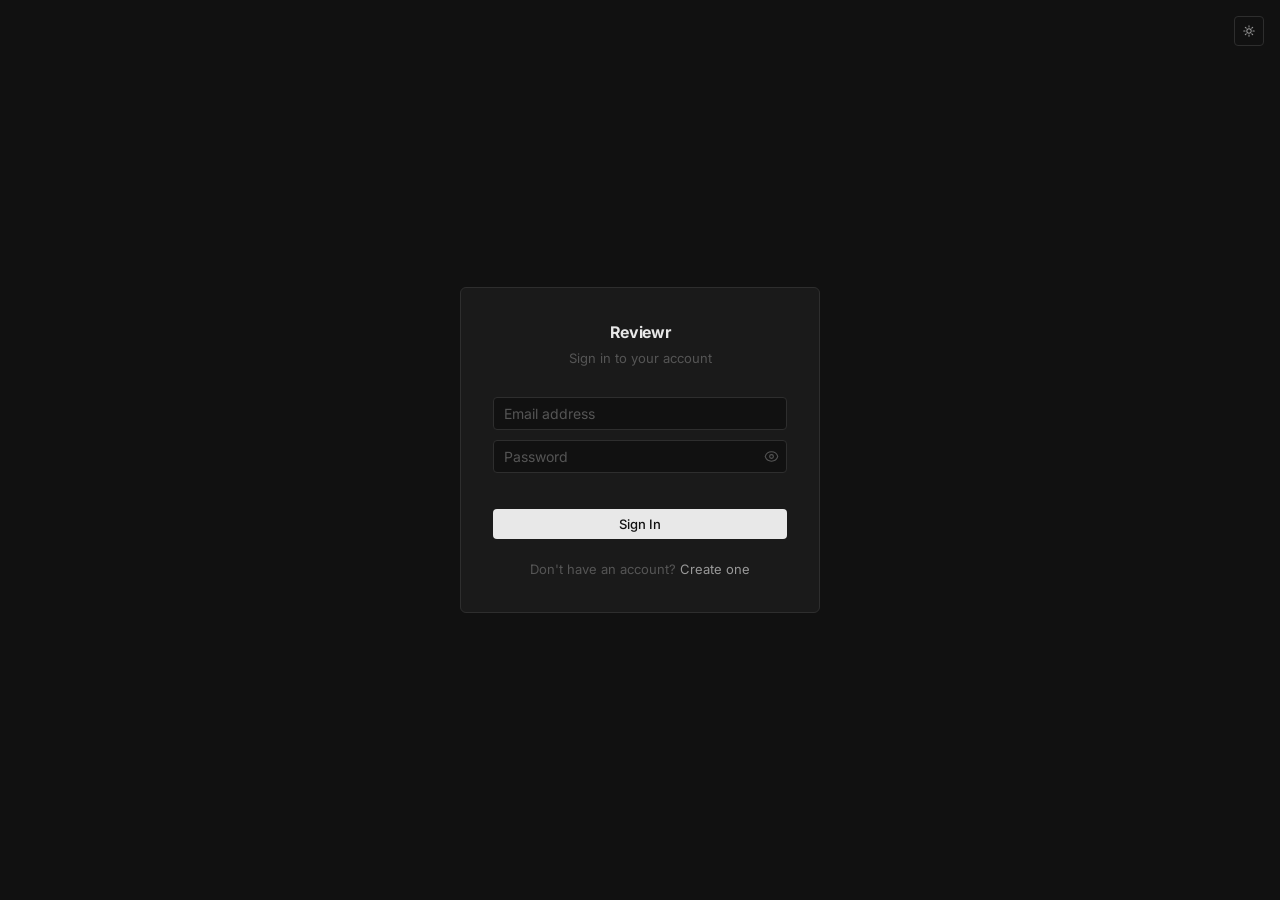
==== frontend/login.html @ 42827ea9 "version 1 complete" ====
<!doctype html>
<html lang="en">
  <head>
    <meta charset="UTF-8" />
    <meta name="viewport" content="width=device-width, initial-scale=1.0" />
    <title>Reviewr — Sign In</title>
    <link rel="stylesheet" href="style.css" />
    <script>
      (function() {
        var t = localStorage.getItem('reviewr_theme') || 'dark';
        document.documentElement.setAttribute('data-theme', t);
      })();
    </script>
  </head>
  <body class="auth-page">

    <div class="auth-theme-toggle">
      <button class="btn-theme" id="theme-toggle-btn" aria-label="Toggle theme"></button>
    </div>

    <div class="auth-card">
      <div class="auth-card__logo">Reviewr</div>
      <p class="auth-card__subtitle">Sign in to your account</p>

      <form id="login-form" class="auth-card__form">
        <input class="form-control" type="email"    id="email"    placeholder="Email address" required autocomplete="email" />
        <div class="pw-field">
          <input class="form-control" type="password" id="password" placeholder="Password" required autocomplete="current-password" />
          <button type="button" class="pw-toggle" aria-label="Toggle password visibility"></button>
        </div>
        <p id="error-message" class="auth-card__error"></p>
        <button type="submit" class="btn btn--primary btn--full">Sign In</button>
      </form>

      <p class="auth-card__footer">
        Don't have an account? <a href="register.html">Create one</a>
      </p>
    </div>

    <script type="module" src="js/auth.js"></script>
    <script type="module">
      import { initTheme, initThemeToggle } from './js/ui.js';
      initTheme();
      document.addEventListener('DOMContentLoaded', () => initThemeToggle('theme-toggle-btn'));
    </script>
  </body>
</html>
---- frontend/style.css ----
/* style.css — compiled output */
@import url('https://fonts.googleapis.com/css2?family=Inter:wght@400;500;600;700&family=JetBrains+Mono:wght@400;500&display=swap');

/* ── Reset ── */
*, *::before, *::after { margin: 0; padding: 0; box-sizing: border-box; }
html { font-size: 16px; -webkit-text-size-adjust: 100%; }
body {
  font-family: 'Inter', system-ui, -apple-system, sans-serif;
  line-height: 1.5;
  -webkit-font-smoothing: antialiased;
  -moz-osx-font-smoothing: grayscale;
  transition: background-color 0.2s, color 0.2s;
}
button, input, select, textarea { font-family: inherit; font-size: inherit; }
ul { list-style: none; }
img, svg { display: block; }

/* ─────────────────────────────────────────
   DARK THEME (default)
───────────────────────────────────────── */
:root,
[data-theme="dark"] {
  --bg:           #111111;
  --bg-2:         #1a1a1a;
  --bg-3:         #222222;
  --border:       #2e2e2e;
  --border-muted: #252525;

  --text:         #e8e8e8;
  --text-2:       #999999;
  --text-3:       #555555;

  --accent:       #e8e8e8;
  --accent-hover: #ffffff;
  --accent-dim:   rgba(232,232,232,0.06);

  --success:      #5a9e6f;
  --danger:       #c0392b;
  --warning:      #a07830;

  --scrollbar:    #2e2e2e;
}

/* ─────────────────────────────────────────
   LIGHT THEME
───────────────────────────────────────── */
[data-theme="light"] {
  --bg:           #f5f5f5;
  --bg-2:         #ffffff;
  --bg-3:         #ebebeb;
  --border:       #d4d4d4;
  --border-muted: #e0e0e0;

  --text:         #1a1a1a;
  --text-2:       #555555;
  --text-3:       #999999;

  --accent:       #1a1a1a;
  --accent-hover: #000000;
  --accent-dim:   rgba(0,0,0,0.05);

  --success:      #2d7a47;
  --danger:       #c0392b;
  --warning:      #8a6520;

  --scrollbar:    #d4d4d4;
}

/* ── Base ── */
body {
  background-color: var(--bg);
  color: var(--text);
}

a { color: var(--text-2); text-decoration: none; }
a:hover { color: var(--text); }

/* ── Typography ── */
h1, h2, h3, h4 { font-weight: 600; letter-spacing: -0.02em; line-height: 1.3; color: var(--text); }
h1    { font-size: 1.25rem; }
h2    { font-size: 1.0625rem; }
h3    { font-size: 0.9375rem; }
p     { color: var(--text-2); font-size: 0.875rem; line-height: 1.6; }
small { font-size: 0.75rem; color: var(--text-3); }

/* ── Scrollbar ── */
::-webkit-scrollbar { width: 4px; height: 4px; }
::-webkit-scrollbar-track { background: transparent; }
::-webkit-scrollbar-thumb { background: var(--scrollbar); border-radius: 2px; }

/* ─────────────────────────────────────────
   NAVBAR
───────────────────────────────────────── */
.navbar {
  height: 52px;
  background: var(--bg-2);
  border-bottom: 1px solid var(--border);
  padding: 0 1.25rem;
  display: flex;
  align-items: center;
  justify-content: space-between;
  position: sticky;
  top: 0;
  z-index: 300;
}

.navbar__brand {
  font-size: 0.9375rem;
  font-weight: 700;
  letter-spacing: -0.02em;
  color: var(--text);
}

.navbar__left {
  display: flex;
  align-items: center;
  gap: 0.75rem;
}

.navbar__right {
  display: flex;
  align-items: center;
  gap: 0.5rem;
}

.navbar__actions {
  display: flex;
  align-items: center;
  gap: 0.5rem;
}

.navbar__user {
  font-size: 0.8125rem;
  color: var(--text-2);
  font-weight: 500;
}

/* Hamburger — mobile only */
.navbar__hamburger {
  display: none;
  flex-direction: column;
  justify-content: center;
  gap: 4px;
  width: 32px;
  height: 32px;
  background: none;
  border: none;
  cursor: pointer;
  padding: 4px;
  border-radius: 4px;
}
.navbar__hamburger span {
  display: block;
  height: 1.5px;
  background: var(--text-2);
  border-radius: 1px;
  transition: background 0.15s;
}
.navbar__hamburger:hover span { background: var(--text); }

/* Theme toggle button */
.btn-theme {
  width: 30px;
  height: 30px;
  display: flex;
  align-items: center;
  justify-content: center;
  background: none;
  border: 1px solid var(--border);
  border-radius: 4px;
  cursor: pointer;
  color: var(--text-2);
  transition: color 0.15s, border-color 0.15s, background 0.15s;
  flex-shrink: 0;
}
.btn-theme:hover { color: var(--text); background: var(--accent-dim); }
.btn-theme svg { width: 14px; height: 14px; }

/* ─────────────────────────────────────────
   LAYOUT
───────────────────────────────────────── */
.l-container {
  display: flex;
  max-width: 1280px;
  margin: 1.5rem auto;
  gap: 1.25rem;
  padding: 0 1.25rem;
}

.l-content { flex: 1; min-width: 0; }

.l-content__header { margin-bottom: 1.25rem; }
.l-content__header h1 { margin-bottom: 0.2rem; }

.l-grid {
  display: grid;
  grid-template-columns: repeat(auto-fill, minmax(290px, 1fr));
  gap: 1rem;
}

/* ─────────────────────────────────────────
   SIDEBAR
───────────────────────────────────────── */
.sidebar {
  width: 200px;
  flex-shrink: 0;
  background: var(--bg-2);
  border: 1px solid var(--border);
  border-radius: 6px;
  padding: 0.375rem;
  height: fit-content;
  position: sticky;
  top: calc(52px + 1.5rem);
}

.sidebar__item {
  display: flex;
  align-items: center;
  gap: 0.5rem;
  padding: 0.4375rem 0.625rem;
  border-radius: 4px;
  cursor: pointer;
  font-size: 0.8125rem;
  font-weight: 500;
  color: var(--text-2);
  transition: background 0.12s, color 0.12s;
  user-select: none;
}
.sidebar__item svg {
  width: 14px;
  height: 14px;
  flex-shrink: 0;
  opacity: 0.5;
  transition: opacity 0.12s;
}
.sidebar__item:hover { background: var(--accent-dim); color: var(--text); }
.sidebar__item:hover svg { opacity: 0.8; }
.sidebar__item--active { background: var(--accent-dim); color: var(--text); font-weight: 600; }
.sidebar__item--active svg { opacity: 1; }

.sidebar__divider { height: 1px; background: var(--border-muted); margin: 0.375rem 0.5rem; }

/* Sidebar overlay — mobile */
.sidebar-overlay {
  display: none;
  position: fixed;
  inset: 0;
  background: rgba(0,0,0,0.5);
  z-index: 250;
}
.sidebar-overlay.is-open { display: block; }

/* ─────────────────────────────────────────
   BUTTON
───────────────────────────────────────── */
.btn {
  display: inline-flex;
  align-items: center;
  justify-content: center;
  gap: 0.375rem;
  padding: 0.4375rem 0.875rem;
  border: none;
  border-radius: 4px;
  font-size: 0.8125rem;
  font-weight: 500;
  cursor: pointer;
  transition: background 0.12s, color 0.12s, opacity 0.12s;
  white-space: nowrap;
}
.btn--primary {
  background: var(--text);
  color: var(--bg);
}
.btn--primary:hover { background: var(--accent-hover); }

.btn--ghost {
  background: transparent;
  color: var(--text-2);
  border: 1px solid var(--border);
}
.btn--ghost:hover { background: var(--accent-dim); color: var(--text); border-color: var(--text-3); }

.btn--danger {
  background: transparent;
  color: var(--danger);
  border: 1px solid var(--border);
}
.btn--danger:hover { background: rgba(192,57,43,0.08); border-color: var(--danger); }

.btn--full { width: 100%; }
.btn:active { opacity: 0.8; }
.btn:disabled { opacity: 0.35; cursor: not-allowed; }

/* ─────────────────────────────────────────
   BADGE
───────────────────────────────────────── */
.badge {
  display: inline-block;
  padding: 0.125rem 0.5rem;
  border-radius: 3px;
  font-size: 0.6875rem;
  font-weight: 600;
  letter-spacing: 0.04em;
  text-transform: uppercase;
  white-space: nowrap;
  flex-shrink: 0;
  border: 1px solid var(--border);
  color: var(--text-2);
  background: var(--bg-3);
}
.badge--rating { color: var(--warning); border-color: var(--border); }

/* ─────────────────────────────────────────
   CARD
───────────────────────────────────────── */
.card {
  background: var(--bg-2);
  border: 1px solid var(--border);
  border-radius: 6px;
  display: flex;
  flex-direction: column;
  overflow: hidden;
  transition: border-color 0.15s;
}
.card:hover { border-color: var(--text-3); }

.card__header {
  display: flex;
  align-items: center;
  justify-content: space-between;
  gap: 0.75rem;
  padding: 0.875rem 0.875rem 0;
}
.card__title {
  font-size: 0.875rem;
  font-weight: 600;
  color: var(--text);
  line-height: 1.4;
  white-space: nowrap;
  overflow: hidden;
  text-overflow: ellipsis;
}
.card__code {
  margin: 0.625rem 0.875rem 0;
  background: var(--bg);
  border: 1px solid var(--border-muted);
  border-radius: 4px;
  padding: 0.625rem 0.75rem;
  font-family: 'JetBrains Mono', 'Fira Code', 'Courier New', monospace;
  font-size: 0.75rem;
  line-height: 1.6;
  color: var(--text-2);
  overflow-x: auto;
  white-space: pre;
  max-height: 150px;
  overflow-y: auto;
}
.card__footer { padding: 0.625rem 0.875rem 0.875rem; margin-top: auto; }
.card__footer--row { display: flex; gap: 0.5rem; }
.card__footer--row .btn { flex: 1; }

/* ─────────────────────────────────────────
   MODAL
───────────────────────────────────────── */
.modal {
  position: fixed;
  inset: 0;
  background: rgba(0,0,0,0.55);
  display: flex;
  align-items: center;
  justify-content: center;
  z-index: 500;
  padding: 1rem;
}
.modal__box {
  background: var(--bg-2);
  border: 1px solid var(--border);
  border-radius: 6px;
  width: 100%;
  max-width: 460px;
  max-height: 90vh;
  overflow-y: auto;
}
.modal__box--wide { max-width: 740px; }
.modal__header-left  { display: flex; align-items: center; gap: 0.625rem; min-width: 0; }
.modal__header-right { display: flex; align-items: center; gap: 0.5rem; flex-shrink: 0; }
.modal__body--code { padding: 0; }

/* Code viewer */
.code-viewer {
  display: block;
  background: var(--bg);
  color: var(--text-2);
  font-family: 'JetBrains Mono', 'Fira Code', 'Courier New', monospace;
  font-size: 0.8125rem;
  line-height: 1.65;
  padding: 1.25rem 1.5rem;
  overflow: auto;
  white-space: pre;
  max-height: 70vh;
  border-radius: 0 0 6px 6px;
}
.modal__header {
  display: flex;
  align-items: center;
  justify-content: space-between;
  padding: 1rem 1.25rem;
  border-bottom: 1px solid var(--border-muted);
  position: sticky;
  top: 0;
  background: var(--bg-2);
  z-index: 1;
}
.modal__title { font-size: 0.9375rem; font-weight: 600; color: var(--text); }
.modal__close {
  width: 24px;
  height: 24px;
  display: flex;
  align-items: center;
  justify-content: center;
  border-radius: 3px;
  cursor: pointer;
  color: var(--text-3);
  font-size: 1.125rem;
  line-height: 1;
  border: none;
  background: transparent;
  transition: background 0.12s, color 0.12s;
}
.modal__close:hover { background: var(--bg-3); color: var(--text); }
.modal__body { padding: 1rem 1.25rem; }
.modal__section-title {
  font-size: 0.6875rem;
  font-weight: 600;
  text-transform: uppercase;
  letter-spacing: 0.07em;
  color: var(--text-3);
  margin-bottom: 0.875rem;
}
.modal__divider { height: 1px; background: var(--border-muted); margin: 1rem 0; }

/* ─────────────────────────────────────────
   FORM
───────────────────────────────────────── */
.form-group { display: flex; flex-direction: column; gap: 0.25rem; margin-bottom: 0.875rem; }
.form-group:last-of-type { margin-bottom: 0; }

.form-label {
  font-size: 0.6875rem;
  font-weight: 600;
  color: var(--text-2);
  text-transform: uppercase;
  letter-spacing: 0.05em;
}
.form-control {
  width: 100%;
  padding: 0.4375rem 0.625rem;
  background: var(--bg);
  border: 1px solid var(--border);
  border-radius: 4px;
  color: var(--text);
  font-size: 0.875rem;
  transition: border-color 0.12s;
}
.form-control::placeholder { color: var(--text-3); }
.form-control:focus { outline: none; border-color: var(--text-3); }
.form-control--mono { font-family: 'JetBrains Mono', monospace; font-size: 0.8125rem; resize: vertical; }

select.form-control {
  appearance: none;
  background-image: url("data:image/svg+xml,%3Csvg xmlns='http://www.w3.org/2000/svg' width='12' height='12' viewBox='0 0 24 24' fill='none' stroke='%23888' stroke-width='2'%3E%3Cpath d='M6 9l6 6 6-6'/%3E%3C/svg%3E");
  background-repeat: no-repeat;
  background-position: right 0.625rem center;
  padding-right: 1.75rem;
}

/* ── Password field wrapper ── */
.pw-field {
  position: relative;
  display: flex;
  align-items: center;
}
.pw-field .form-control {
  padding-right: 2.25rem;
}
.pw-toggle {
  position: absolute;
  right: 0.5rem;
  background: none;
  border: none;
  cursor: pointer;
  color: var(--text-3);
  padding: 0;
  display: flex;
  align-items: center;
  transition: color 0.12s;
  flex-shrink: 0;
}
.pw-toggle:hover { color: var(--text-2); }
.pw-toggle svg { width: 15px; height: 15px; pointer-events: none; }

/* ─────────────────────────────────────────
   REVIEW CARD
───────────────────────────────────────── */
.review-card { background: var(--bg-3); border: 1px solid var(--border-muted); border-radius: 4px; padding: 0.875rem; }
.review-card + .review-card { margin-top: 0.625rem; }
.review-card__header { display: flex; align-items: center; justify-content: space-between; margin-bottom: 0.375rem; }
.review-card__author { font-size: 0.8125rem; font-weight: 600; color: var(--text); }
.review-card__comment { font-size: 0.875rem; color: var(--text-2); line-height: 1.6; }

/* ─────────────────────────────────────────
   AUTH PAGES
───────────────────────────────────────── */
.auth-page {
  min-height: 100vh;
  display: flex;
  align-items: center;
  justify-content: center;
  background: var(--bg);
  padding: 1rem;
}
.auth-card {
  background: var(--bg-2);
  border: 1px solid var(--border);
  border-radius: 6px;
  padding: 2rem;
  width: 100%;
  max-width: 360px;
}
.auth-card__logo {
  font-size: 1rem;
  font-weight: 700;
  letter-spacing: -0.02em;
  color: var(--text);
  text-align: center;
  margin-bottom: 0.25rem;
}
.auth-card__subtitle { text-align: center; font-size: 0.8125rem; color: var(--text-3); margin-bottom: 1.75rem; }
.auth-card__form { display: flex; flex-direction: column; gap: 0.625rem; }
.auth-card__error   { font-size: 0.8125rem; color: var(--danger);  text-align: center; min-height: 1rem; }
.auth-card__success { font-size: 0.8125rem; color: var(--success); text-align: center; min-height: 1rem; }
.auth-card__footer  { text-align: center; font-size: 0.8125rem; color: var(--text-3); margin-top: 1.25rem; }
.auth-card__footer a { color: var(--text-2); }
.auth-card__footer a:hover { color: var(--text); }

/* Auth page theme toggle */
.auth-theme-toggle {
  position: fixed;
  top: 1rem;
  right: 1rem;
}

/* ─────────────────────────────────────────
   SETTINGS MESSAGE
───────────────────────────────────────── */
.settings-msg { font-size: 0.8125rem; text-align: center; min-height: 1rem; margin-bottom: 0.75rem; }
.settings-msg--error   { color: var(--danger); }
.settings-msg--success { color: var(--success); }

/* ─────────────────────────────────────────
   UTILITIES
───────────────────────────────────────── */
.u-hidden { display: none !important; }

.state-empty {
  grid-column: 1 / -1;
  text-align: center;
  padding: 3rem 1rem;
  color: var(--text-3);
  font-size: 0.875rem;
}
.state-empty__title { font-size: 0.9375rem; font-weight: 600; color: var(--text-2); margin-bottom: 0.375rem; }

.text-danger  { color: var(--danger); }
.text-muted   { color: var(--text-3); }

/* ─────────────────────────────────────────
   MOBILE RESPONSIVE  ≤ 768px
───────────────────────────────────────── */
@media (max-width: 768px) {
  /* Show hamburger */
  .navbar__hamburger { display: flex; }

  /* Sidebar becomes a fixed drawer */
  .sidebar {
    position: fixed;
    top: 0;
    left: 0;
    height: 100vh;
    width: 220px;
    border-radius: 0;
    border-right: 1px solid var(--border);
    border-top: none;
    border-bottom: none;
    border-left: none;
    z-index: 260;
    padding-top: 3.5rem;
    transform: translateX(-100%);
    transition: transform 0.22s ease;
  }
  .sidebar.is-open { transform: translateX(0); }

  /* Full-width layout */
  .l-container { margin: 1rem auto; padding: 0 1rem; gap: 0; }

  /* Single column grid */
  .l-grid { grid-template-columns: 1fr; }

  /* Modal full-width on small screens */
  .modal { padding: 0; align-items: flex-end; }
  .modal__box { max-width: 100%; border-radius: 6px 6px 0 0; max-height: 92vh; }

  /* Navbar user text hidden on very small screens */
  .navbar__user { display: none; }
}

@media (max-width: 480px) {
  .auth-card { padding: 1.5rem 1.25rem; }
  .l-content__header h1 { font-size: 1.125rem; }
}
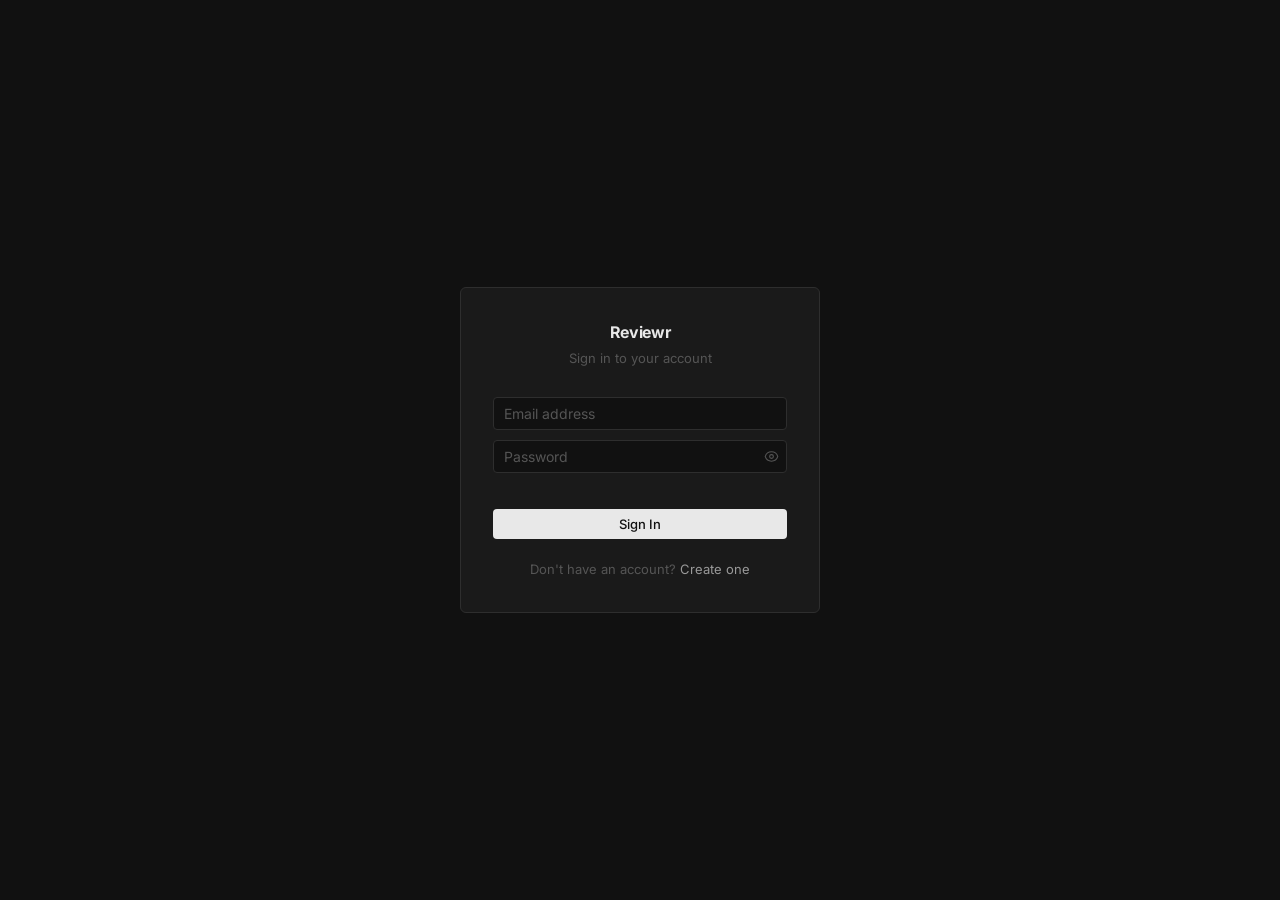
==== commit 5761556c: "Fix security bugs, add validation and tests, dark theme only" ====
--- a/frontend/login.html
+++ b/frontend/login.html
@@ -1,22 +1,12 @@
 <!doctype html>
-<html lang="en">
+<html lang="en" data-theme="dark">
   <head>
     <meta charset="UTF-8" />
     <meta name="viewport" content="width=device-width, initial-scale=1.0" />
     <title>Reviewr — Sign In</title>
     <link rel="stylesheet" href="style.css" />
-    <script>
-      (function() {
-        var t = localStorage.getItem('reviewr_theme') || 'dark';
-        document.documentElement.setAttribute('data-theme', t);
-      })();
-    </script>
   </head>
   <body class="auth-page">
-
-    <div class="auth-theme-toggle">
-      <button class="btn-theme" id="theme-toggle-btn" aria-label="Toggle theme"></button>
-    </div>
 
     <div class="auth-card">
       <div class="auth-card__logo">Reviewr</div>
@@ -38,10 +28,5 @@
     </div>
 
     <script type="module" src="js/auth.js"></script>
-    <script type="module">
-      import { initTheme, initThemeToggle } from './js/ui.js';
-      initTheme();
-      document.addEventListener('DOMContentLoaded', () => initThemeToggle('theme-toggle-btn'));
-    </script>
   </body>
 </html>
--- a/frontend/style.css
+++ b/frontend/style.css
@@ -9,17 +9,16 @@
   line-height: 1.5;
   -webkit-font-smoothing: antialiased;
   -moz-osx-font-smoothing: grayscale;
-  transition: background-color 0.2s, color 0.2s;
 }
 button, input, select, textarea { font-family: inherit; font-size: inherit; }
 ul { list-style: none; }
 img, svg { display: block; }
 
 /* ─────────────────────────────────────────
-   DARK THEME (default)
-───────────────────────────────────────── */
-:root,
-[data-theme="dark"] {
+   COLORS (dark theme only)
+───────────────────────────────────────── */
+:root {
+  color-scheme: dark;
   --bg:           #111111;
   --bg-2:         #1a1a1a;
   --bg-3:         #222222;
@@ -39,31 +38,6 @@
   --warning:      #a07830;
 
   --scrollbar:    #2e2e2e;
-}
-
-/* ─────────────────────────────────────────
-   LIGHT THEME
-───────────────────────────────────────── */
-[data-theme="light"] {
-  --bg:           #f5f5f5;
-  --bg-2:         #ffffff;
-  --bg-3:         #ebebeb;
-  --border:       #d4d4d4;
-  --border-muted: #e0e0e0;
-
-  --text:         #1a1a1a;
-  --text-2:       #555555;
-  --text-3:       #999999;
-
-  --accent:       #1a1a1a;
-  --accent-hover: #000000;
-  --accent-dim:   rgba(0,0,0,0.05);
-
-  --success:      #2d7a47;
-  --danger:       #c0392b;
-  --warning:      #8a6520;
-
-  --scrollbar:    #d4d4d4;
 }
 
 /* ── Base ── */
@@ -158,24 +132,6 @@
 }
 .navbar__hamburger:hover span { background: var(--text); }
 
-/* Theme toggle button */
-.btn-theme {
-  width: 30px;
-  height: 30px;
-  display: flex;
-  align-items: center;
-  justify-content: center;
-  background: none;
-  border: 1px solid var(--border);
-  border-radius: 4px;
-  cursor: pointer;
-  color: var(--text-2);
-  transition: color 0.15s, border-color 0.15s, background 0.15s;
-  flex-shrink: 0;
-}
-.btn-theme:hover { color: var(--text); background: var(--accent-dim); }
-.btn-theme svg { width: 14px; height: 14px; }
-
 /* ─────────────────────────────────────────
    LAYOUT
 ───────────────────────────────────────── */
@@ -191,6 +147,22 @@
 
 .l-content__header { margin-bottom: 1.25rem; }
 .l-content__header h1 { margin-bottom: 0.2rem; }
+
+.content-header__top { margin-bottom: 0.875rem; }
+
+.filter-bar {
+  display: flex;
+  align-items: center;
+  gap: 0.5rem;
+  flex-wrap: wrap;
+}
+/* .filter-bar prefix so this wins over .form-control { width: 100% } further down */
+.filter-bar .filter-bar__select {
+  width: auto;
+  min-width: 130px;
+  padding: 0.375rem 1.75rem 0.375rem 0.625rem;
+  font-size: 0.8125rem;
+}
 
 .l-grid {
   display: grid;
@@ -542,13 +514,6 @@
 .auth-card__footer  { text-align: center; font-size: 0.8125rem; color: var(--text-3); margin-top: 1.25rem; }
 .auth-card__footer a { color: var(--text-2); }
 .auth-card__footer a:hover { color: var(--text); }
-
-/* Auth page theme toggle */
-.auth-theme-toggle {
-  position: fixed;
-  top: 1rem;
-  right: 1rem;
-}
 
 /* ─────────────────────────────────────────
    SETTINGS MESSAGE
